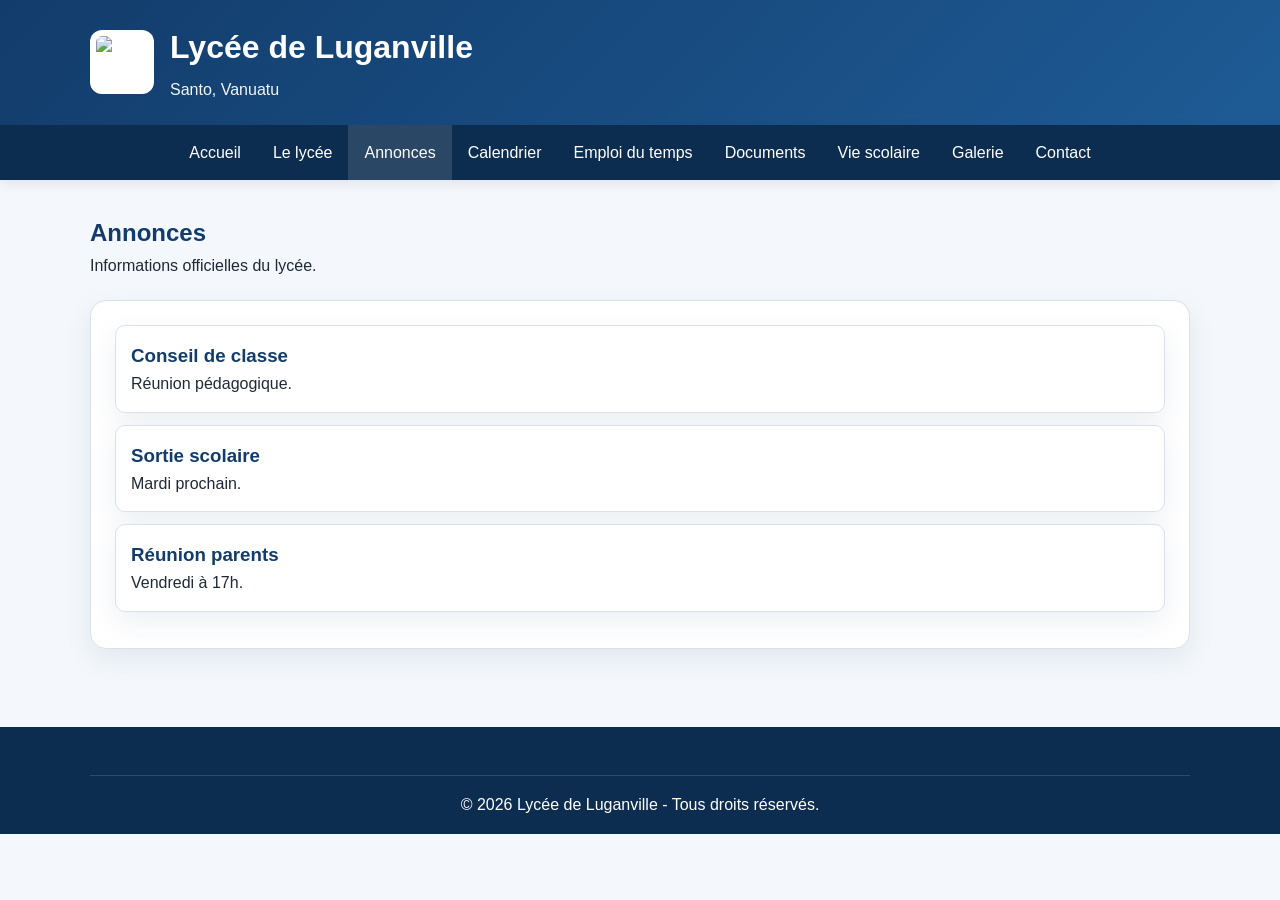
==== annonces.html @ 8d1616dd "Add files via upload" ====
<!DOCTYPE html>
<html lang="fr">
<head>
  <meta charset="UTF-8">
  <meta name="viewport" content="width=device-width, initial-scale=1.0">
  <title>Lycée de Luganville | Annonces</title>
  <link rel="stylesheet" href="css/style.css">
</head>

<body>

  <!-- Header -->
  <header class="top-header">
    <div class="container header-row">
      <div class="brand">
        <img src="images/logo.png" alt="Logo du Lycée de Luganville" class="logo">
        <div class="brand-text">
          <h1>Lycée de Luganville</h1>
          <p class="subtitle">Santo, Vanuatu</p>
        </div>
      </div>
    </div>
  </header>

  <!-- Navigation -->
  <nav class="main-nav">
    <div class="menu-toggle" onclick="toggleMenu()">☰</div>

    <ul id="menu" class="nav-list">
      <li><a href="index.html">Accueil</a></li>
      <li><a href="lycee.html">Le lycée</a></li>
      <li><a href="annonces.html" class="active">Annonces</a></li>
      <li><a href="calendrier.html">Calendrier</a></li>
      <li><a href="emploi-du-temps.html">Emploi du temps</a></li>
      <li><a href="documents.html">Documents</a></li>
      <li><a href="vie-scolaire.html">Vie scolaire</a></li>
      <li><a href="photos.html">Galerie</a></li>
      <li><a href="contact.html">Contact</a></li>
    </ul>
  </nav>

  <!-- Main Content -->
  <main class="container page">

    <!-- Page Header -->
    <section class="page-header">
      <h2>Annonces</h2>
      <p>Informations officielles du lycée.</p>
    </section>

    <!-- Announcements -->
    <section class="panel announcements" id="annonces">

      <div class="annonce" data-date="2026-05-20">
        <h3>Conseil de classe</h3>
        <p>Réunion pédagogique.</p>
      </div>

      <div class="annonce" data-date="2026-05-08">
        <h3>Réunion parents</h3>
        <p>Vendredi à 17h.</p>
      </div>

      <div class="annonce" data-date="2026-05-12">
        <h3>Sortie scolaire</h3>
        <p>Mardi prochain.</p>
      </div>

    </section>

  </main>

  <!-- Footer -->
  <footer class="site-footer">
    <div class="container footer-bottom">
      <p>&copy; 2026 Lycée de Luganville - Tous droits réservés.</p>
    </div>
  </footer>

  <!-- Script tri automatique -->
  <script>
    const container = document.getElementById("annonces");
    const annonces = Array.from(container.getElementsByClassName("annonce"));

    annonces.sort((a, b) => {
      return new Date(b.dataset.date) - new Date(a.dataset.date);
    });

    annonces.forEach(el => container.appendChild(el));
  </script>

</body>
</html>
---- css/style.css ----
* {
  margin: 0;
  padding: 0;
  box-sizing: border-box;
}

:root {
  --primary: #123c6b;
  --primary-dark: #0d2d50;
  --accent: #e8f0f8;
  --bg: #f4f7fb;
  --white: #ffffff;
  --text: #1f2937;
  --muted: #5b6675;
  --border: #d9e2ec;
  --shadow: 0 10px 28px rgba(18, 60, 107, 0.08);
}

body {
  font-family: Arial, sans-serif;
  background: var(--bg);
  color: var(--text);
  line-height: 1.6;
}

.container {
  width: min(1100px, 92%);
  margin: 0 auto;
}

.top-header {
  background: linear-gradient(135deg, var(--primary), #1e5b95);
  color: var(--white);
  padding: 22px 0;
}

.header-row {
  display: flex;
  align-items: center;
  justify-content: space-between;
}

.brand {
  display: flex;
  align-items: center;
  gap: 16px;
}

.logo {
  width: 64px;
  height: 64px;
  object-fit: contain;
  background: #ffffff;
  border-radius: 12px;
  padding: 6px;
}

.top-header h1 {
  font-size: 2rem;
  margin-bottom: 4px;
}

.subtitle {
  opacity: 0.95;
}

.main-nav {
  position: sticky;
  top: 0;
  z-index: 999;
  background: var(--primary-dark);
  box-shadow: 0 4px 12px rgba(0,0,0,0.08);
}

.main-nav ul {
  list-style: none;
  display: flex;
  justify-content: center;
  flex-wrap: wrap;
}

.main-nav a {
  display: block;
  color: var(--white);
  text-decoration: none;
  padding: 15px 16px;
  transition: background 0.25s ease;
}

.main-nav a:hover,
.main-nav a.active {
  background: rgba(255,255,255,0.12);
}

.hero {
  min-height: 420px;
  background: linear-gradient(rgba(13,45,80,0.55), rgba(13,45,80,0.55)),
    url("../images/hero.jpg") center/cover no-repeat;
}

.hero-overlay {
  min-height: 420px;
  display: flex;
  align-items: center;
}

.hero-content {
  color: var(--white);
  max-width: 720px;
}

.badge {
  display: inline-block;
  background: rgba(255,255,255,0.18);
  border: 1px solid rgba(255,255,255,0.35);
  padding: 6px 12px;
  border-radius: 999px;
  margin-bottom: 16px;
}

.hero h2 {
  font-size: 2.5rem;
  line-height: 1.2;
  margin-bottom: 14px;
}

.hero p {
  font-size: 1.05rem;
}

.hero-buttons {
  margin-top: 24px;
  display: flex;
  gap: 12px;
  flex-wrap: wrap;
}

.page {
  padding: 34px 0 48px;
}

.page-header {
  margin-bottom: 22px;
}

.page-header h2,
.section-heading h2,
.panel h2,
.panel h3,
.card h3,
.mini-card h3 {
  color: var(--primary);
}

.section {
  margin-bottom: 28px;
}

.section-heading {
  margin-bottom: 16px;
}

.grid {
  display: grid;
  gap: 20px;
}

.grid-2 {
  grid-template-columns: repeat(auto-fit, minmax(280px, 1fr));
}

.grid-3 {
  grid-template-columns: repeat(auto-fit, minmax(240px, 1fr));
}

.grid-4 {
  grid-template-columns: repeat(auto-fit, minmax(180px, 1fr));
}

.two-columns {
  display: grid;
  grid-template-columns: repeat(auto-fit, minmax(300px, 1fr));
  gap: 20px;
}

.card,
.panel,
.mini-card {
  background: var(--white);
  border: 1px solid var(--border);
  border-radius: 16px;
  box-shadow: var(--shadow);
}

.card,
.panel {
  padding: 24px;
}

.mini-card {
  padding: 18px;
}

.pill {
  display: inline-block;
  background: var(--accent);
  color: var(--primary);
  padding: 6px 10px;
  border-radius: 999px;
  font-size: 0.9rem;
  font-weight: bold;
  margin-bottom: 10px;
}

.btn {
  display: inline-block;
  background: var(--primary);
  color: var(--white);
  text-decoration: none;
  padding: 11px 16px;
  border-radius: 10px;
  font-weight: bold;
  transition: transform 0.2s ease, background 0.2s ease;
}

.btn:hover {
  background: var(--primary-dark);
  transform: translateY(-1px);
}

.btn-light {
  background: rgba(255,255,255,0.15);
  border: 1px solid rgba(255,255,255,0.35);
}

.btn-light:hover {
  background: rgba(255,255,255,0.22);
}

.small-btn {
  margin-top: 14px;
}

.text-link {
  color: var(--primary);
  font-weight: bold;
  text-decoration: none;
}

.text-link:hover {
  text-decoration: underline;
}

.list-clean {
  padding-left: 18px;
}

.list-clean li {
  margin-bottom: 8px;
}

.list-clean a {
  color: var(--primary);
  text-decoration: none;
}

.list-clean a:hover {
  text-decoration: underline;
}

.list-docs {
  padding-left: 18px;
}

.list-docs li {
  margin-bottom: 12px;
}

.list-docs a {
  color: var(--primary);
  font-weight: bold;
  text-decoration: none;
}

.list-docs a:hover {
  text-decoration: underline;
}

.announcement {
  display: grid;
  grid-template-columns: 160px 1fr;
  gap: 16px;
  padding: 18px 0;
  border-bottom: 1px solid var(--border);
}

.announcement:last-child {
  border-bottom: none;
  padding-bottom: 0;
}

.announcement-date {
  color: var(--primary);
  font-weight: bold;
}

.download-row {
  display: flex;
  flex-wrap: wrap;
  gap: 14px;
  align-items: center;
}

.note {
  color: var(--muted);
}

iframe {
  width: 100%;
  height: 720px;
  border: 1px solid var(--border);
  border-radius: 12px;
  background: #fff;
}

.calendar-table {
  width: 100%;
  border-collapse: collapse;
  margin-top: 8px;
}

.calendar-table th,
.calendar-table td {
  border: 1px solid var(--border);
  padding: 12px;
  text-align: left;
  vertical-align: top;
}

.calendar-table th {
  background: var(--primary);
  color: var(--white);
}

.calendar-table tr:nth-child(even) {
  background: #f8fbff;
}

.gallery-grid {
  display: grid;
  grid-template-columns: repeat(auto-fit, minmax(230px, 1fr));
  gap: 20px;
}

.photo-card {
  background: var(--white);
  border-radius: 16px;
  overflow: hidden;
  box-shadow: var(--shadow);
  border: 1px solid var(--border);
}

.photo-card img {
  width: 100%;
  height: 230px;
  object-fit: cover;
  display: block;
  transition: transform 0.35s ease;
}

.photo-card:hover img {
  transform: scale(1.05);
}

.photo-caption {
  padding: 14px 16px;
  font-weight: bold;
  color: var(--primary);
}

.site-footer {
  background: var(--primary-dark);
  color: var(--white);
  padding-top: 26px;
  margin-top: 30px;
}

.footer-grid {
  display: grid;
  grid-template-columns: repeat(auto-fit, minmax(220px, 1fr));
  gap: 20px;
}

.site-footer a {
  color: #dbeafe;
  text-decoration: none;
}

.site-footer a:hover {
  text-decoration: underline;
}

.footer-bottom {
  border-top: 1px solid rgba(255,255,255,0.14);
  margin-top: 22px;
  padding: 16px 0;
  text-align: center;
}

@media (max-width: 760px) {
  .brand {
    align-items: flex-start;
  }

  .top-header h1 {
    font-size: 1.55rem;
  }

  .hero h2 {
    font-size: 1.9rem;
  }

  .announcement {
    grid-template-columns: 1fr;
    gap: 4px;
  }

  iframe {
    height: 520px;
  }

  .calendar-table {
    display: block;
    overflow-x: auto;
  }
}

/* bouton menu */
.menu-toggle {
  display: none;
  font-size: 24px;
  color: white;
  padding: 10px;
  cursor: pointer;
}

/* mobile */
@media (max-width: 768px) {
  .menu-toggle {
    display: block;
    text-align: center;
  }

  .main-nav ul {
    display: none;
    flex-direction: column;
  }

  .main-nav ul.open {
    display: flex;
  }
}

/* galerie */
.gallery-grid img {
  width: 100%;
  cursor: pointer;
  border-radius: 10px;
}

/* zoom */
#lightbox {
  display: none;
  position: fixed;
  top:0;
  left:0;
  width:100%;
  height:100%;
  background: rgba(0,0,0,0.8);
  justify-content: center;
  align-items: center;
}

#lightbox img {
  max-width: 90%;
  max-height: 90%;
}

/* =========================
   RECHERCHE
========================= */
.search-bar {
  padding: 10px;
  margin-bottom: 15px;
  width: 100%;
  border-radius: 8px;
  border: 1px solid var(--border);
}

/* =========================
   ANNONCES
========================= */
.annonce {
  background: var(--white);
  padding: 15px;
  margin-bottom: 12px;
  border-radius: 10px;
  border: 1px solid var(--border);
  box-shadow: var(--shadow);
}

/* =========================
   FILTRES
========================= */
.filters {
  margin-bottom: 20px;
}

.filters select {
  padding: 8px;
  border-radius: 6px;
  border: 1px solid var(--border);
}

/* =========================
   GALERIE
========================= */
.gallery-grid {
  display: grid;
  grid-template-columns: repeat(auto-fit, minmax(220px,1fr));
  gap: 15px;
}

.photo {
  background: var(--white);
  padding: 10px;
  border-radius: 10px;
  text-align: center;
  box-shadow: var(--shadow);
}

.photo img {
  width: 100%;
  border-radius: 10px;
  cursor: pointer;
}

.photo p {
  margin-top: 6px;
  font-size: 14px;
  color: var(--primary);
}

/* =========================
   LIGHTBOX (zoom image)
========================= */
#lightbox {
  display: none;
  position: fixed;
  top:0;
  left:0;
  width:100%;
  height:100%;
  background: rgba(0,0,0,0.8);
  justify-content: center;
  align-items: center;
}

#lightbox img {
  max-width: 90%;
  max-height: 90%;
}

/* =========================
   MENU MOBILE (clean)
========================= */
.menu-toggle {
  display: none;
  font-size: 24px;
  color: white;
  padding: 10px;
  cursor: pointer;
}

@media (max-width: 768px) {
  .menu-toggle {
    display: block;
    text-align: center;
  }

  .main-nav ul {
    display: none;
    flex-direction: column;
  }

  .main-nav ul.open {
    display: flex;
  }
}

/* =========================
   IFRAME (corrigé)
========================= */
iframe {
  width: 100%;
  height: 320px; /* corrigé (au lieu de 720px) */
  border: 1px solid var(--border);
  border-radius: 12px;
}
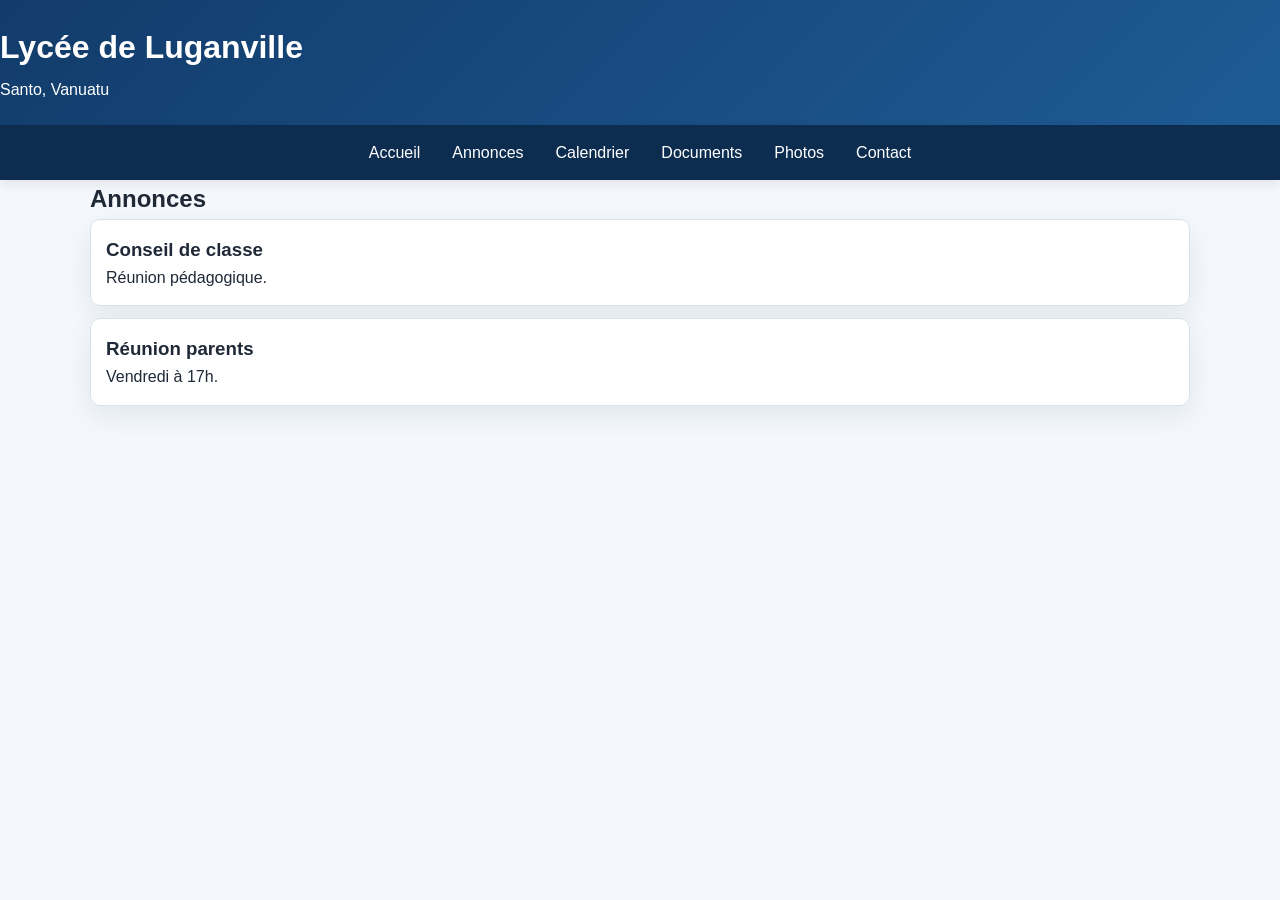
==== commit 90249308: "Refactor annonces.html for simplified structure" ====
--- a/annonces.html
+++ b/annonces.html
@@ -1,93 +1,51 @@
 <!DOCTYPE html>
 <html lang="fr">
 <head>
-  <meta charset="UTF-8">
-  <meta name="viewport" content="width=device-width, initial-scale=1.0">
-  <title>Lycée de Luganville | Annonces</title>
-  <link rel="stylesheet" href="css/style.css">
+<meta charset="UTF-8">
+<meta name="viewport" content="width=device-width, initial-scale=1.0">
+<title>Annonces</title>
+<link rel="stylesheet" href="css/style.css">
 </head>
 
 <body>
 
-  <!-- Header -->
-  <header class="top-header">
-    <div class="container header-row">
-      <div class="brand">
-        <img src="images/logo.png" alt="Logo du Lycée de Luganville" class="logo">
-        <div class="brand-text">
-          <h1>Lycée de Luganville</h1>
-          <p class="subtitle">Santo, Vanuatu</p>
-        </div>
-      </div>
-    </div>
-  </header>
+<header class="top-header">
+<h1>Lycée de Luganville</h1>
+<p>Santo, Vanuatu</p>
+</header>
 
-  <!-- Navigation -->
-  <nav class="main-nav">
-    <div class="menu-toggle" onclick="toggleMenu()">☰</div>
+<nav class="main-nav">
+<div class="menu-toggle" onclick="toggleMenu()">☰</div>
 
-    <ul id="menu" class="nav-list">
-      <li><a href="index.html">Accueil</a></li>
-      <li><a href="lycee.html">Le lycée</a></li>
-      <li><a href="annonces.html" class="active">Annonces</a></li>
-      <li><a href="calendrier.html">Calendrier</a></li>
-      <li><a href="emploi-du-temps.html">Emploi du temps</a></li>
-      <li><a href="documents.html">Documents</a></li>
-      <li><a href="vie-scolaire.html">Vie scolaire</a></li>
-      <li><a href="photos.html">Galerie</a></li>
-      <li><a href="contact.html">Contact</a></li>
-    </ul>
-  </nav>
+<ul id="menu">
+<li><a href="index.html">Accueil</a></li>
+<li><a href="annonces.html">Annonces</a></li>
+<li><a href="calendrier.html">Calendrier</a></li>
+<li><a href="documents.html">Documents</a></li>
+<li><a href="photos.html">Photos</a></li>
+<li><a href="contact.html">Contact</a></li>
+</ul>
+</nav>
 
-  <!-- Main Content -->
-  <main class="container page">
+<main class="container">
+<h2>Annonces</h2>
 
-    <!-- Page Header -->
-    <section class="page-header">
-      <h2>Annonces</h2>
-      <p>Informations officielles du lycée.</p>
-    </section>
+<div id="annonces">
 
-    <!-- Announcements -->
-    <section class="panel announcements" id="annonces">
+<div class="annonce" data-date="2026-05-20">
+<h3>Conseil de classe</h3>
+<p>Réunion pédagogique.</p>
+</div>
 
-      <div class="annonce" data-date="2026-05-20">
-        <h3>Conseil de classe</h3>
-        <p>Réunion pédagogique.</p>
-      </div>
+<div class="annonce" data-date="2026-05-08">
+<h3>Réunion parents</h3>
+<p>Vendredi à 17h.</p>
+</div>
 
-      <div class="annonce" data-date="2026-05-08">
-        <h3>Réunion parents</h3>
-        <p>Vendredi à 17h.</p>
-      </div>
+</div>
+</main>
 
-      <div class="annonce" data-date="2026-05-12">
-        <h3>Sortie scolaire</h3>
-        <p>Mardi prochain.</p>
-      </div>
-
-    </section>
-
-  </main>
-
-  <!-- Footer -->
-  <footer class="site-footer">
-    <div class="container footer-bottom">
-      <p>&copy; 2026 Lycée de Luganville - Tous droits réservés.</p>
-    </div>
-  </footer>
-
-  <!-- Script tri automatique -->
-  <script>
-    const container = document.getElementById("annonces");
-    const annonces = Array.from(container.getElementsByClassName("annonce"));
-
-    annonces.sort((a, b) => {
-      return new Date(b.dataset.date) - new Date(a.dataset.date);
-    });
-
-    annonces.forEach(el => container.appendChild(el));
-  </script>
+<script src="js/script.js"></script>
 
 </body>
-</html>+</html>
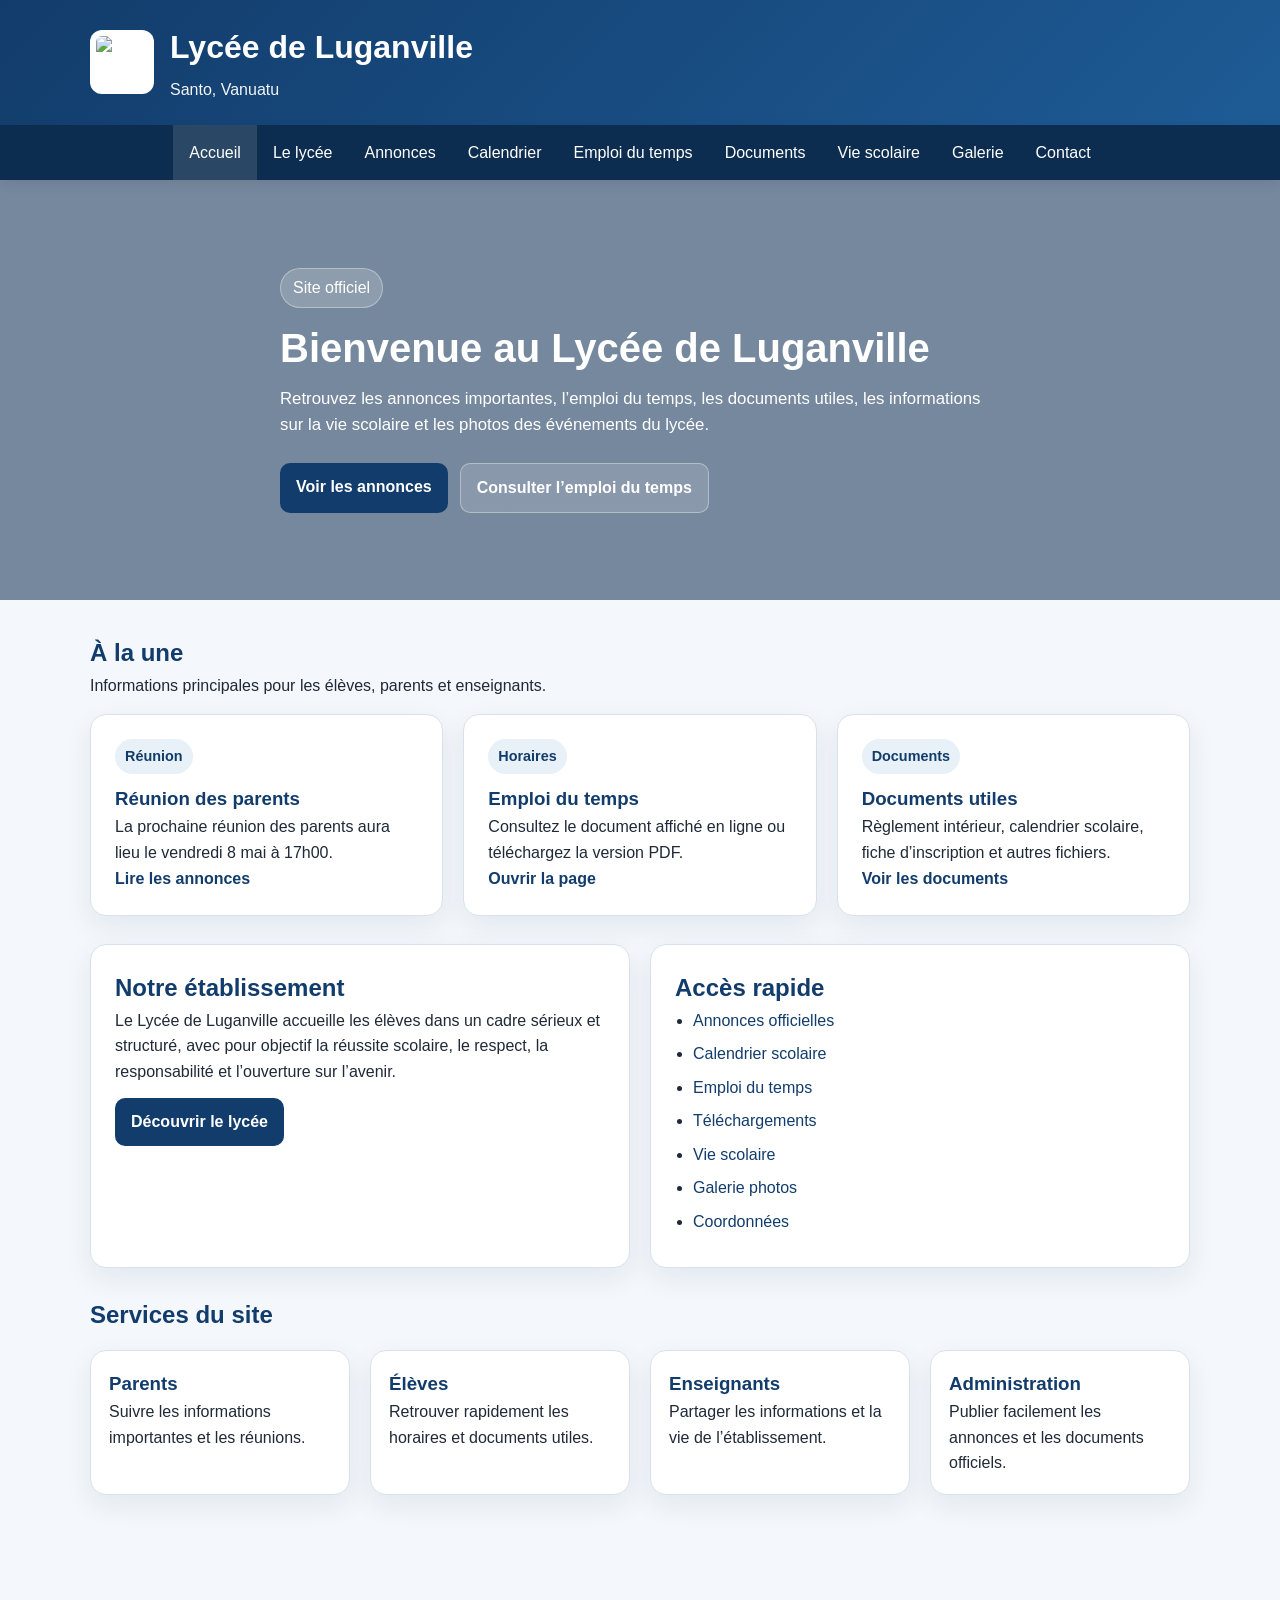
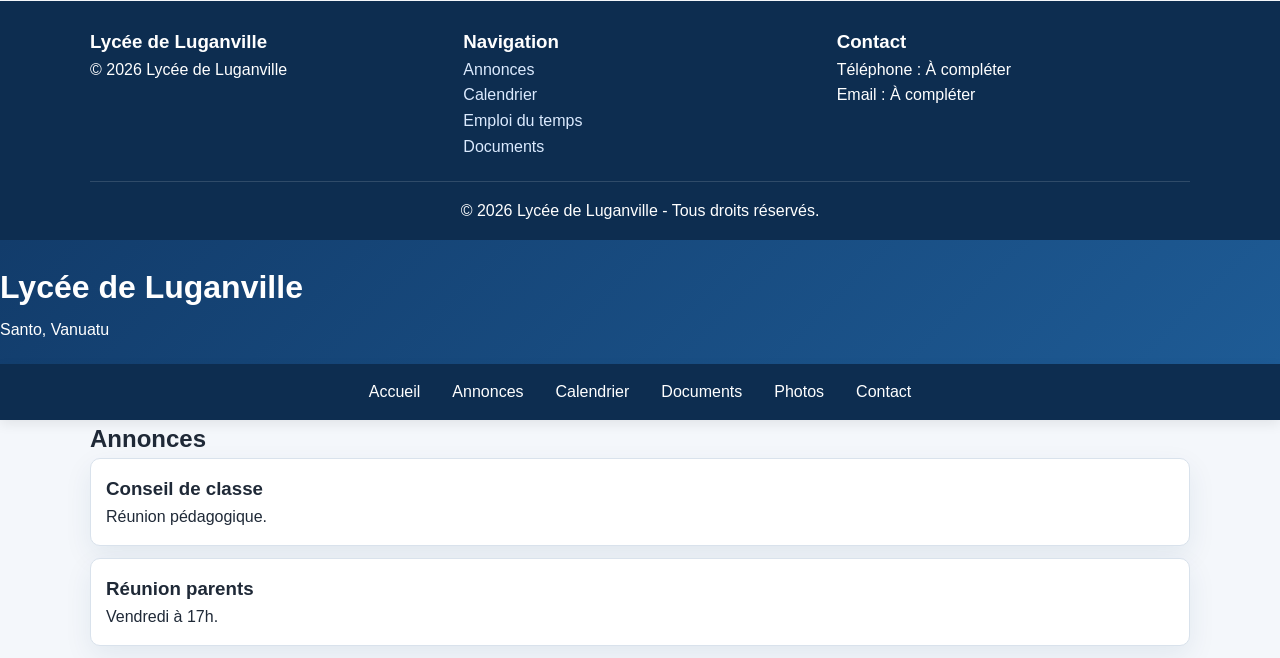
==== commit 05c7b225: "Update annonces.html" ====
--- a/annonces.html
+++ b/annonces.html
@@ -1,3 +1,178 @@
+<!DOCTYPE html>
+<html lang="fr">
+<head>
+  <meta charset="UTF-8">
+  <meta name="viewport" content="width=device-width, initial-scale=1.0">
+  <title>Lycée de Luganville | Accueil</title>
+  <meta name="description" content="Site officiel du Lycée de Luganville à Santo, Vanuatu.">
+  <link rel="stylesheet" href="css/style.css">
+</head>
+
+<body>
+
+  <!-- Header -->
+  <header class="top-header">
+    <div class="container header-row">
+      <div class="brand">
+        <img src="images/logo.png" alt="Logo du Lycée de Luganville" class="logo">
+        <div>
+          <h1>Lycée de Luganville</h1>
+          <p class="subtitle">Santo, Vanuatu</p>
+        </div>
+      </div>
+    </div>
+  </header>
+
+  <!-- Navigation (updated) -->
+  <nav class="main-nav">
+    <div class="menu-toggle" onclick="toggleMenu()">☰</div>
+
+    <ul id="menu" class="nav-list">
+      <li><a href="index.html" class="active">Accueil</a></li>
+      <li><a href="lycee.html">Le lycée</a></li>
+      <li><a href="annonces.html">Annonces</a></li>
+      <li><a href="calendrier.html">Calendrier</a></li>
+      <li><a href="emploi-du-temps.html">Emploi du temps</a></li>
+      <li><a href="documents.html">Documents</a></li>
+      <li><a href="vie-scolaire.html">Vie scolaire</a></li>
+      <li><a href="photos.html">Galerie</a></li>
+      <li><a href="contact.html">Contact</a></li>
+    </ul>
+  </nav>
+
+  <!-- Hero -->
+  <section class="hero">
+    <div class="hero-overlay">
+      <div class="container hero-content">
+        <span class="badge">Site officiel</span>
+        <h2>Bienvenue au Lycée de Luganville</h2>
+        <p>
+          Retrouvez les annonces importantes, l’emploi du temps, les documents utiles,
+          les informations sur la vie scolaire et les photos des événements du lycée.
+        </p>
+        <div class="hero-buttons">
+          <a class="btn" href="annonces.html">Voir les annonces</a>
+          <a class="btn btn-light" href="emploi-du-temps.html">Consulter l’emploi du temps</a>
+        </div>
+      </div>
+    </div>
+  </section>
+
+  <!-- Main Content -->
+  <main class="container page">
+
+    <section class="section">
+      <div class="section-heading">
+        <h2>À la une</h2>
+        <p>Informations principales pour les élèves, parents et enseignants.</p>
+      </div>
+
+      <div class="grid grid-3">
+        <article class="card">
+          <span class="pill">Réunion</span>
+          <h3>Réunion des parents</h3>
+          <p>La prochaine réunion des parents aura lieu le vendredi 8 mai à 17h00.</p>
+          <a class="text-link" href="annonces.html">Lire les annonces</a>
+        </article>
+
+        <article class="card">
+          <span class="pill">Horaires</span>
+          <h3>Emploi du temps</h3>
+          <p>Consultez le document affiché en ligne ou téléchargez la version PDF.</p>
+          <a class="text-link" href="emploi-du-temps.html">Ouvrir la page</a>
+        </article>
+
+        <article class="card">
+          <span class="pill">Documents</span>
+          <h3>Documents utiles</h3>
+          <p>Règlement intérieur, calendrier scolaire, fiche d’inscription et autres fichiers.</p>
+          <a class="text-link" href="documents.html">Voir les documents</a>
+        </article>
+      </div>
+    </section>
+
+    <section class="section two-columns">
+      <div class="panel">
+        <h2>Notre établissement</h2>
+        <p>
+          Le Lycée de Luganville accueille les élèves dans un cadre sérieux et structuré,
+          avec pour objectif la réussite scolaire, le respect, la responsabilité et
+          l’ouverture sur l’avenir.
+        </p>
+        <a class="btn small-btn" href="lycee.html">Découvrir le lycée</a>
+      </div>
+
+      <div class="panel">
+        <h2>Accès rapide</h2>
+        <ul class="list-clean">
+          <li><a href="annonces.html">Annonces officielles</a></li>
+          <li><a href="calendrier.html">Calendrier scolaire</a></li>
+          <li><a href="emploi-du-temps.html">Emploi du temps</a></li>
+          <li><a href="documents.html">Téléchargements</a></li>
+          <li><a href="vie-scolaire.html">Vie scolaire</a></li>
+          <li><a href="photos.html">Galerie photos</a></li>
+          <li><a href="contact.html">Coordonnées</a></li>
+        </ul>
+      </div>
+    </section>
+
+    <section class="section">
+      <div class="section-heading">
+        <h2>Services du site</h2>
+      </div>
+      <div class="grid grid-4">
+        <div class="mini-card">
+          <h3>Parents</h3>
+          <p>Suivre les informations importantes et les réunions.</p>
+        </div>
+        <div class="mini-card">
+          <h3>Élèves</h3>
+          <p>Retrouver rapidement les horaires et documents utiles.</p>
+        </div>
+        <div class="mini-card">
+          <h3>Enseignants</h3>
+          <p>Partager les informations et la vie de l’établissement.</p>
+        </div>
+        <div class="mini-card">
+          <h3>Administration</h3>
+          <p>Publier facilement les annonces et les documents officiels.</p>
+        </div>
+      </div>
+    </section>
+
+  </main>
+
+  <!-- Footer -->
+  <footer class="site-footer">
+    <div class="container footer-grid">
+      <div>
+        <h3>Lycée de Luganville</h3>
+        <p>Santo, Vanuatu</p>
+      </div>
+      <div>
+        <h3>Navigation</h3>
+        <p><a href="annonces.html">Annonces</a></p>
+        <p><a href="calendrier.html">Calendrier</a></p>
+        <p><a href="emploi-du-temps.html">Emploi du temps</a></p>
+        <p><a href="documents.html">Documents</a></p>
+      </div>
+      <div>
+        <h3>Contact</h3>
+        <p>Téléphone : À compléter</p>
+        <p>Email : À compléter</p>
+      </div>
+    </div>
+    <div class="container footer-bottom">
+      <p>&copy; 2026 Lycée de Luganville - Tous droits réservés.</p>
+    </div>
+  </footer>
+
+  <script src="js/script.js"></script>
+
+</body>
+</html>
+
+
 <!DOCTYPE html>
 <html lang="fr">
 <head>
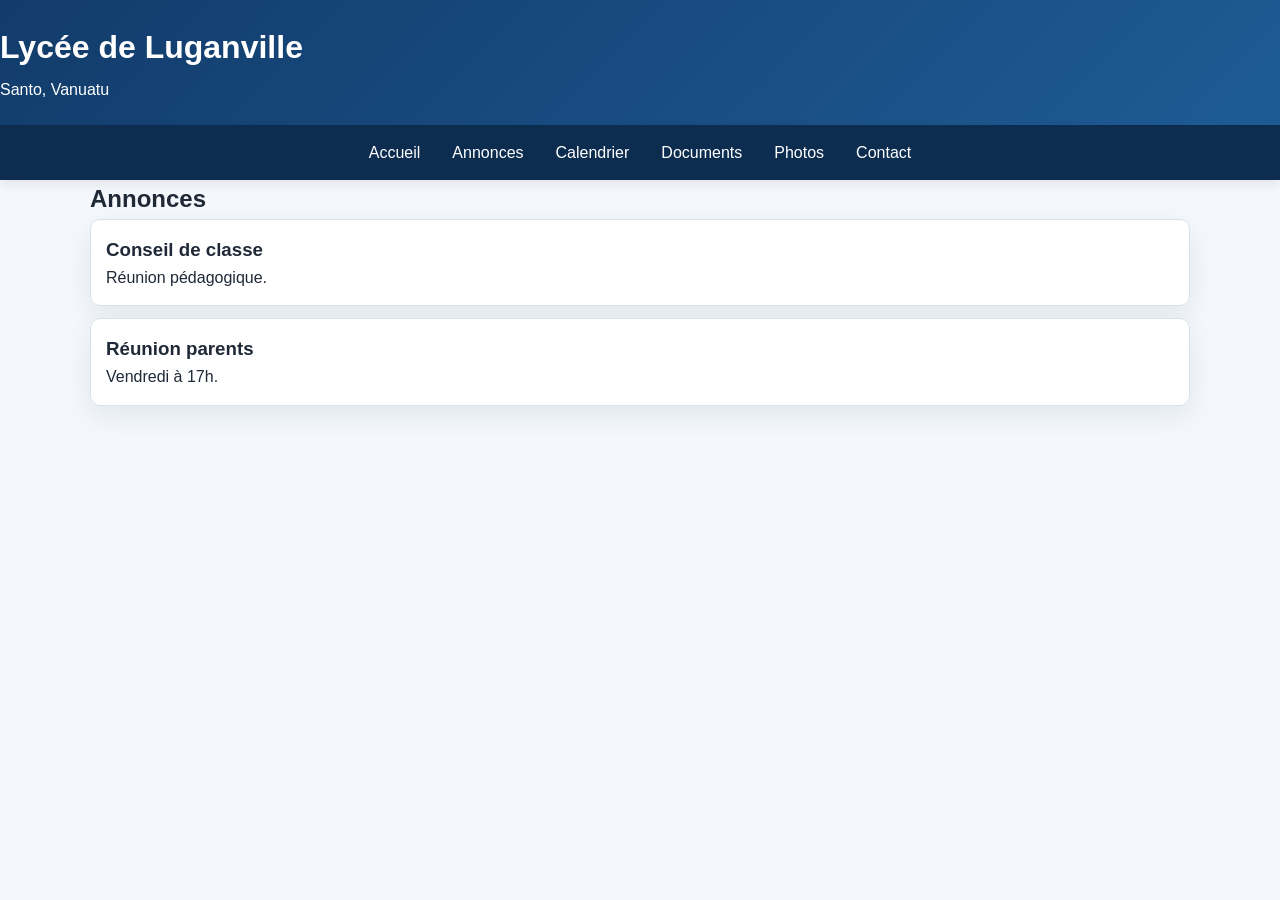
==== commit c28bd9a0: "Update annonces.html" ====
--- a/annonces.html
+++ b/annonces.html
@@ -9,181 +9,6 @@
 </head>
 
 <body>
-
-  <!-- Header -->
-  <header class="top-header">
-    <div class="container header-row">
-      <div class="brand">
-        <img src="images/logo.png" alt="Logo du Lycée de Luganville" class="logo">
-        <div>
-          <h1>Lycée de Luganville</h1>
-          <p class="subtitle">Santo, Vanuatu</p>
-        </div>
-      </div>
-    </div>
-  </header>
-
-  <!-- Navigation (updated) -->
-  <nav class="main-nav">
-    <div class="menu-toggle" onclick="toggleMenu()">☰</div>
-
-    <ul id="menu" class="nav-list">
-      <li><a href="index.html" class="active">Accueil</a></li>
-      <li><a href="lycee.html">Le lycée</a></li>
-      <li><a href="annonces.html">Annonces</a></li>
-      <li><a href="calendrier.html">Calendrier</a></li>
-      <li><a href="emploi-du-temps.html">Emploi du temps</a></li>
-      <li><a href="documents.html">Documents</a></li>
-      <li><a href="vie-scolaire.html">Vie scolaire</a></li>
-      <li><a href="photos.html">Galerie</a></li>
-      <li><a href="contact.html">Contact</a></li>
-    </ul>
-  </nav>
-
-  <!-- Hero -->
-  <section class="hero">
-    <div class="hero-overlay">
-      <div class="container hero-content">
-        <span class="badge">Site officiel</span>
-        <h2>Bienvenue au Lycée de Luganville</h2>
-        <p>
-          Retrouvez les annonces importantes, l’emploi du temps, les documents utiles,
-          les informations sur la vie scolaire et les photos des événements du lycée.
-        </p>
-        <div class="hero-buttons">
-          <a class="btn" href="annonces.html">Voir les annonces</a>
-          <a class="btn btn-light" href="emploi-du-temps.html">Consulter l’emploi du temps</a>
-        </div>
-      </div>
-    </div>
-  </section>
-
-  <!-- Main Content -->
-  <main class="container page">
-
-    <section class="section">
-      <div class="section-heading">
-        <h2>À la une</h2>
-        <p>Informations principales pour les élèves, parents et enseignants.</p>
-      </div>
-
-      <div class="grid grid-3">
-        <article class="card">
-          <span class="pill">Réunion</span>
-          <h3>Réunion des parents</h3>
-          <p>La prochaine réunion des parents aura lieu le vendredi 8 mai à 17h00.</p>
-          <a class="text-link" href="annonces.html">Lire les annonces</a>
-        </article>
-
-        <article class="card">
-          <span class="pill">Horaires</span>
-          <h3>Emploi du temps</h3>
-          <p>Consultez le document affiché en ligne ou téléchargez la version PDF.</p>
-          <a class="text-link" href="emploi-du-temps.html">Ouvrir la page</a>
-        </article>
-
-        <article class="card">
-          <span class="pill">Documents</span>
-          <h3>Documents utiles</h3>
-          <p>Règlement intérieur, calendrier scolaire, fiche d’inscription et autres fichiers.</p>
-          <a class="text-link" href="documents.html">Voir les documents</a>
-        </article>
-      </div>
-    </section>
-
-    <section class="section two-columns">
-      <div class="panel">
-        <h2>Notre établissement</h2>
-        <p>
-          Le Lycée de Luganville accueille les élèves dans un cadre sérieux et structuré,
-          avec pour objectif la réussite scolaire, le respect, la responsabilité et
-          l’ouverture sur l’avenir.
-        </p>
-        <a class="btn small-btn" href="lycee.html">Découvrir le lycée</a>
-      </div>
-
-      <div class="panel">
-        <h2>Accès rapide</h2>
-        <ul class="list-clean">
-          <li><a href="annonces.html">Annonces officielles</a></li>
-          <li><a href="calendrier.html">Calendrier scolaire</a></li>
-          <li><a href="emploi-du-temps.html">Emploi du temps</a></li>
-          <li><a href="documents.html">Téléchargements</a></li>
-          <li><a href="vie-scolaire.html">Vie scolaire</a></li>
-          <li><a href="photos.html">Galerie photos</a></li>
-          <li><a href="contact.html">Coordonnées</a></li>
-        </ul>
-      </div>
-    </section>
-
-    <section class="section">
-      <div class="section-heading">
-        <h2>Services du site</h2>
-      </div>
-      <div class="grid grid-4">
-        <div class="mini-card">
-          <h3>Parents</h3>
-          <p>Suivre les informations importantes et les réunions.</p>
-        </div>
-        <div class="mini-card">
-          <h3>Élèves</h3>
-          <p>Retrouver rapidement les horaires et documents utiles.</p>
-        </div>
-        <div class="mini-card">
-          <h3>Enseignants</h3>
-          <p>Partager les informations et la vie de l’établissement.</p>
-        </div>
-        <div class="mini-card">
-          <h3>Administration</h3>
-          <p>Publier facilement les annonces et les documents officiels.</p>
-        </div>
-      </div>
-    </section>
-
-  </main>
-
-  <!-- Footer -->
-  <footer class="site-footer">
-    <div class="container footer-grid">
-      <div>
-        <h3>Lycée de Luganville</h3>
-        <p>Santo, Vanuatu</p>
-      </div>
-      <div>
-        <h3>Navigation</h3>
-        <p><a href="annonces.html">Annonces</a></p>
-        <p><a href="calendrier.html">Calendrier</a></p>
-        <p><a href="emploi-du-temps.html">Emploi du temps</a></p>
-        <p><a href="documents.html">Documents</a></p>
-      </div>
-      <div>
-        <h3>Contact</h3>
-        <p>Téléphone : À compléter</p>
-        <p>Email : À compléter</p>
-      </div>
-    </div>
-    <div class="container footer-bottom">
-      <p>&copy; 2026 Lycée de Luganville - Tous droits réservés.</p>
-    </div>
-  </footer>
-
-  <script src="js/script.js"></script>
-
-</body>
-</html>
-
-
-<!DOCTYPE html>
-<html lang="fr">
-<head>
-<meta charset="UTF-8">
-<meta name="viewport" content="width=device-width, initial-scale=1.0">
-<title>Annonces</title>
-<link rel="stylesheet" href="css/style.css">
-</head>
-
-<body>
-
 <header class="top-header">
 <h1>Lycée de Luganville</h1>
 <p>Santo, Vanuatu</p>
@@ -224,3 +49,4 @@
 
 </body>
 </html>
+
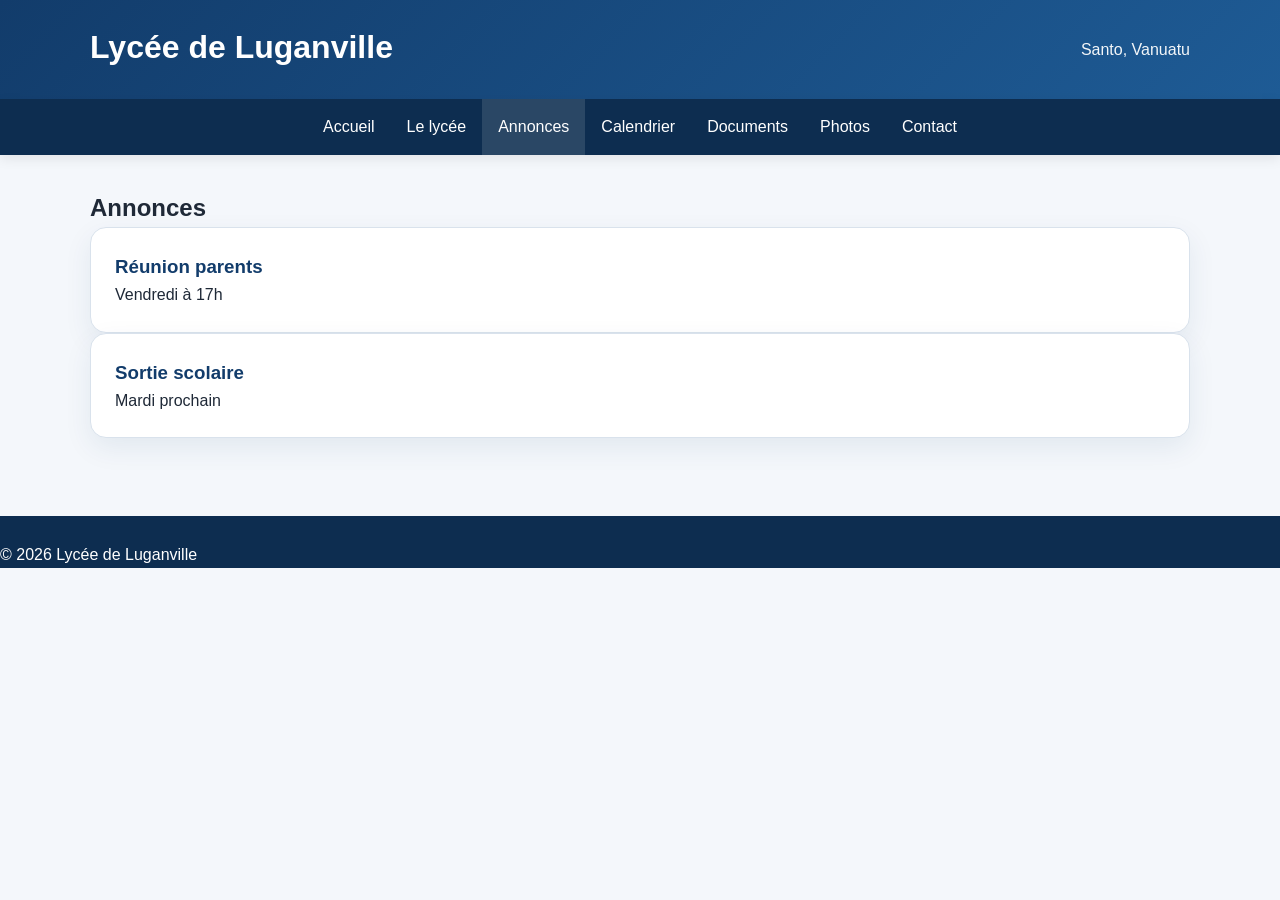
==== commit f250063c: "Update annonces.html" ====
--- a/annonces.html
+++ b/annonces.html
@@ -1,25 +1,27 @@
 <!DOCTYPE html>
 <html lang="fr">
 <head>
-  <meta charset="UTF-8">
-  <meta name="viewport" content="width=device-width, initial-scale=1.0">
-  <title>Lycée de Luganville | Accueil</title>
-  <meta name="description" content="Site officiel du Lycée de Luganville à Santo, Vanuatu.">
-  <link rel="stylesheet" href="css/style.css">
+<meta charset="UTF-8">
+<meta name="viewport" content="width=device-width, initial-scale=1.0">
+<title>Annonces | Lycée de Luganville</title>
+<link rel="stylesheet" href="css/style.css">
 </head>
 
 <body>
+
 <header class="top-header">
+<div class="container header-row">
 <h1>Lycée de Luganville</h1>
-<p>Santo, Vanuatu</p>
+<p class="subtitle">Santo, Vanuatu</p>
+</div>
 </header>
 
 <nav class="main-nav">
 <div class="menu-toggle" onclick="toggleMenu()">☰</div>
-
 <ul id="menu">
 <li><a href="index.html">Accueil</a></li>
-<li><a href="annonces.html">Annonces</a></li>
+<li><a href="lycee.html">Le lycée</a></li>
+<li><a class="active" href="annonces.html">Annonces</a></li>
 <li><a href="calendrier.html">Calendrier</a></li>
 <li><a href="documents.html">Documents</a></li>
 <li><a href="photos.html">Photos</a></li>
@@ -27,26 +29,27 @@
 </ul>
 </nav>
 
-<main class="container">
+<main class="container page">
+
 <h2>Annonces</h2>
 
-<div id="annonces">
-
-<div class="annonce" data-date="2026-05-20">
-<h3>Conseil de classe</h3>
-<p>Réunion pédagogique.</p>
+<div class="card">
+<h3>Réunion parents</h3>
+<p>Vendredi à 17h</p>
 </div>
 
-<div class="annonce" data-date="2026-05-08">
-<h3>Réunion parents</h3>
-<p>Vendredi à 17h.</p>
+<div class="card">
+<h3>Sortie scolaire</h3>
+<p>Mardi prochain</p>
 </div>
 
-</div>
 </main>
+
+<footer class="site-footer">
+<p>&copy; 2026 Lycée de Luganville</p>
+</footer>
 
 <script src="js/script.js"></script>
 
 </body>
 </html>
-
